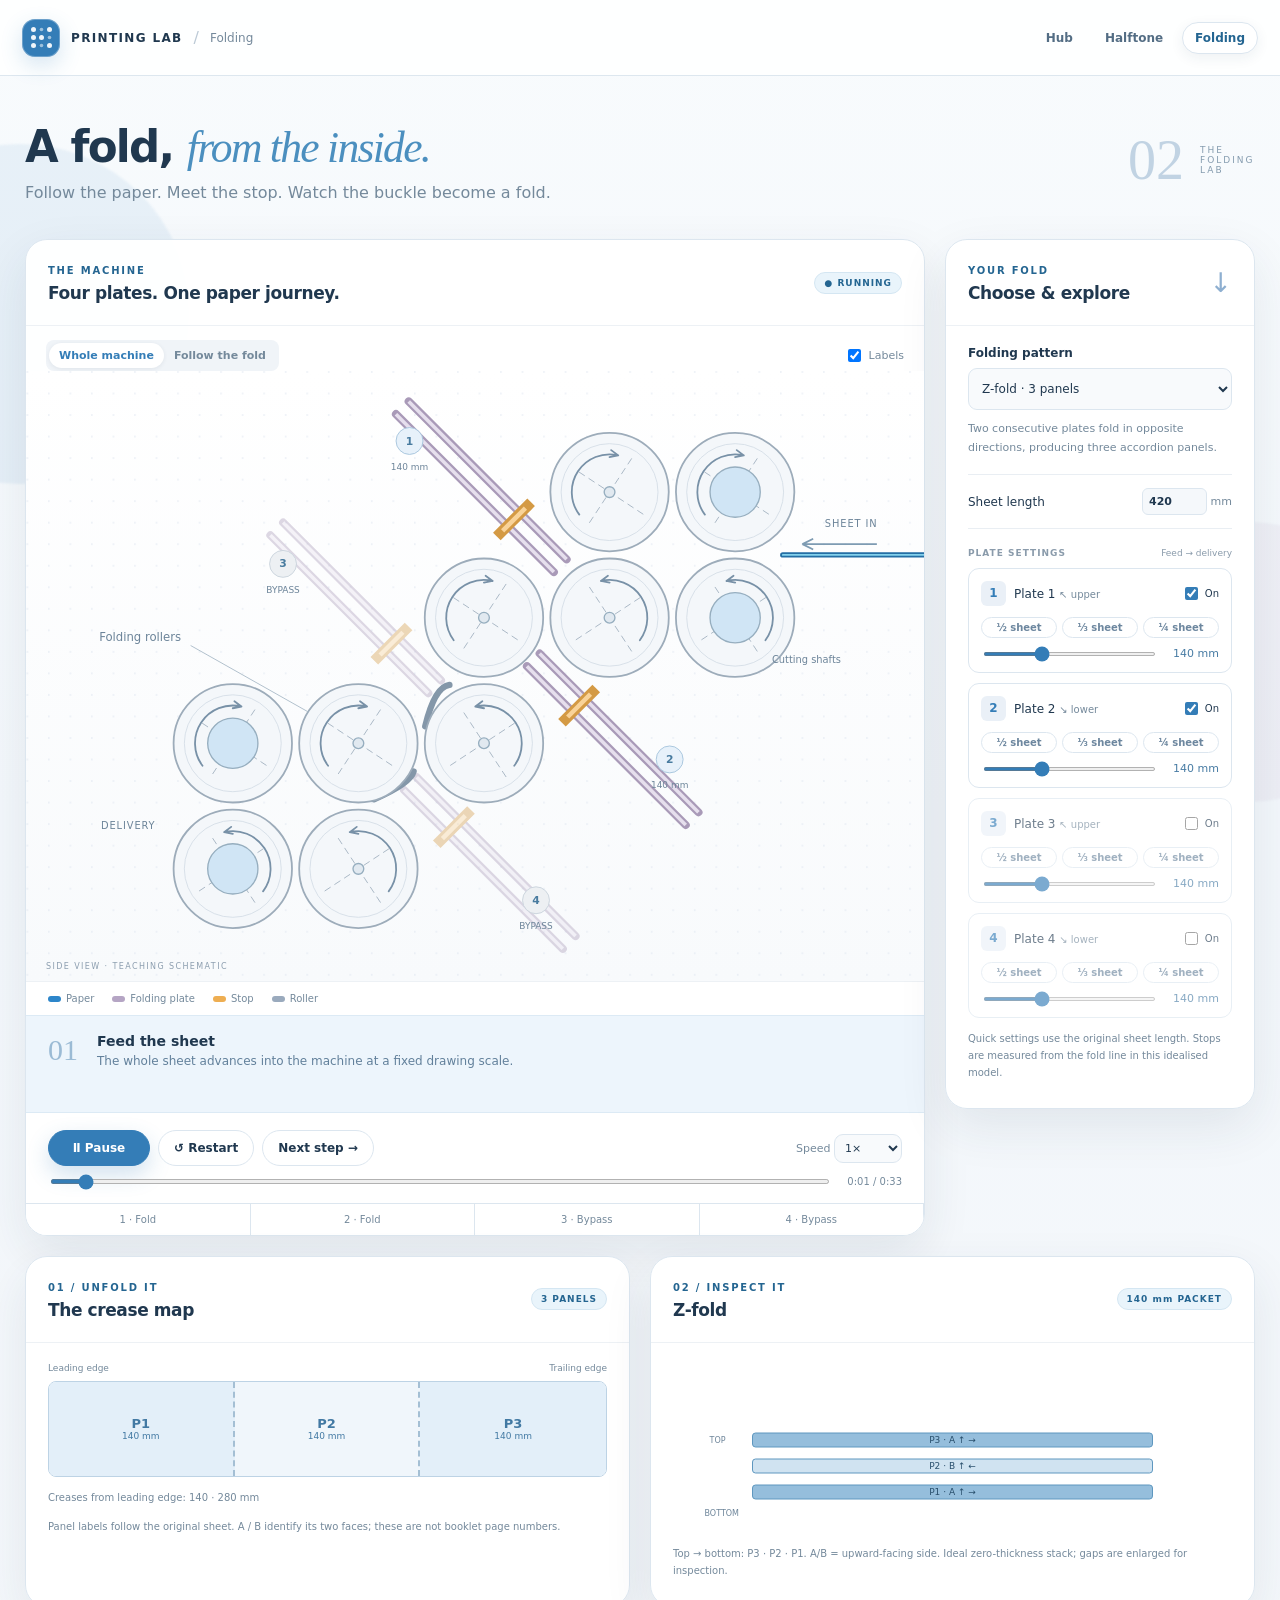
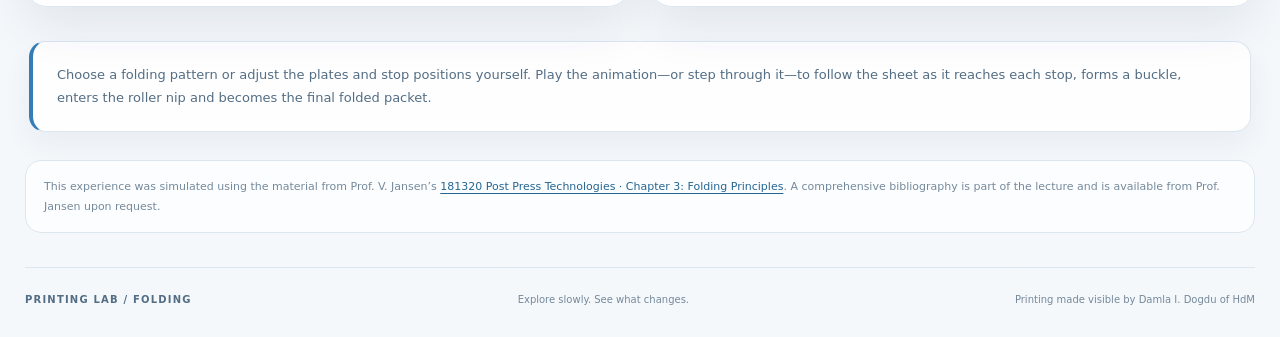
==== folding/index.html @ f53e3def "Finished v1" ====
<!doctype html>
<html lang="en">
  <head>
    <meta charset="utf-8">
    <meta name="viewport" content="width=device-width, initial-scale=1">
    <meta name="theme-color" content="#f3f7fb">
    <meta name="description" content="An interactive buckle-folding machine lab for post-press education.">
    <title>Folding Lab · Printing Lab</title>
    <link rel="stylesheet" href="lab.css">
    <link rel="stylesheet" href="../assets/brand.css">
  </head>
  <body>
    <header class="site-header">
      <a class="site-brand" href="../printlab/" aria-label="Printing Lab home">
        <span class="brand-mark" aria-hidden="true">
          <i></i><i></i><i></i><i></i><i></i><i></i><i></i><i></i><i></i>
        </span>
        <span class="brand-name">PRINTING LAB</span>
        <span class="brand-slash">/</span>
        <span class="brand-section">Folding</span>
      </a>
      <nav class="site-nav" aria-label="Printing Lab sites">
        <a href="../printlab/">Hub</a>
        <a href="../halftone/">Halftone</a>
        <a href="./" aria-current="page">Folding</a>
      </nav>
    </header>

    <main>
      <div class="intro">
        <div>
          <h1>A fold,&nbsp;<em>from the inside.</em></h1>
          <p>Follow the paper. Meet the stop. Watch the buckle become a fold.</p>
        </div>
        <span class="chapter">02 <small>THE FOLDING LAB</small></span>
      </div>

      <div class="workspace">
        <section class="machine card">
          <div class="cardhead">
            <div><span class="eyebrow">THE MACHINE</span><h2>Four plates. One paper journey.</h2></div>
            <span id="status" class="badge">READY</span>
          </div>

          <div class="viewtools">
            <div class="segmented">
              <button id="wide" class="selected">Whole machine</button>
              <button id="focus">Follow the fold</button>
            </div>
            <label class="check"><input id="labels" type="checkbox" checked> Labels</label>
          </div>

          <div class="stage">
            <svg id="machine" viewBox="0 0 1000 680" role="img" aria-label="Animated lecture-style side view of a four-plate buckle folding machine">
              <defs>
                <pattern id="grid" width="24" height="24" patternUnits="userSpaceOnUse">
                  <circle cx="1" cy="1" r=".8" fill="#d9e2ed"></circle>
                </pattern>
                <linearGradient id="metal"><stop stop-color="#fff"></stop><stop offset="1" stop-color="#e5ecf3"></stop></linearGradient>
              </defs>
              <rect x="-200" y="-200" width="1500" height="1200" fill="url(#grid)"></rect>
              <g id="hardware"></g><g id="paper"></g><g id="annotations"></g>
            </svg>
            <span class="schematic">SIDE VIEW · TEACHING SCHEMATIC</span>
          </div>

          <div class="legend">
            <span><i style="background:#2d86ca"></i>Paper</span>
            <span><i style="background:#b5a5c4"></i>Folding plate</span>
            <span><i style="background:#eeae52"></i>Stop</span>
            <span><i style="background:#9aaabd"></i>Roller</span>
          </div>

          <div class="story">
            <span id="phaseNumber">01</span>
            <div><h3 id="phaseTitle">Feed the sheet</h3><p id="explanation">Choose a fold to start.</p></div>
          </div>

          <div class="playback">
            <button id="play" class="primary">▶ Play</button>
            <button id="restart" title="Restart animation">↺ Restart</button>
            <button id="step" title="Advance one phase">Next step →</button>
            <label>Speed <select id="speed"><option value=".35">0.35×</option><option value=".65">0.65×</option><option value="1" selected>1×</option><option value="1.5">1.5×</option><option value="2">2×</option></select></label>
          </div>
          <div class="timeline">
            <input id="timeline" type="range" min="0" max="1000" value="0" aria-label="Animation progress">
            <output id="time">0:00</output>
          </div>
          <div id="journey" class="journey"></div>
        </section>

        <aside class="card setup">
          <div class="cardhead">
            <div><span class="eyebrow">YOUR FOLD</span><h2>Choose &amp; explore</h2></div>
            <span class="small-icon">↓</span>
          </div>
          <div class="pad">
            <label class="field" for="preset">Folding pattern</label>
            <select id="preset">
              <option value="half">Half fold · 2 panels</option><option value="z" selected>Z-fold · 3 panels</option>
              <option value="letter">Letter / roll fold · 3 panels</option><option value="double">Double parallel · 4 panels</option>
              <option value="accordion4">Accordion · 4 panels</option><option value="accordion5">Accordion · 5 panels</option>
              <option value="custom">Custom plate settings</option>
            </select>
            <p id="presetInfo" class="muted"></p>
            <div class="length"><label for="length">Sheet length</label><span><input type="number" id="length" min="150" max="700" step="1" value="420"> mm</span></div>
            <div class="sectionlabel">PLATE SETTINGS <span>Feed → delivery</span></div>
            <div id="controls"></div>
            <p id="warning" role="status" hidden></p>
            <p class="micro">Quick settings use the original sheet length. Stops are measured from the fold line in this idealised model.</p>
          </div>
        </aside>
      </div>

      <section class="results">
        <article class="card">
          <div class="cardhead"><div><span class="eyebrow">01 / UNFOLD IT</span><h2>The crease map</h2></div><span id="panelBadge" class="badge"></span></div>
          <div class="pad">
            <div class="edgeLabels"><span>Leading edge</span><span>Trailing edge</span></div>
            <div id="panels"></div><div id="creaseText" class="micro"></div>
            <p class="micro">Panel labels follow the original sheet. A / B identify its two faces; these are not booklet page numbers.</p>
          </div>
        </article>
        <article class="card">
          <div class="cardhead"><div><span class="eyebrow">02 / INSPECT IT</span><h2 id="resultName">Folded result</h2></div><span id="sizeBadge" class="badge"></span></div>
          <div class="pad"><svg id="stack" viewBox="0 0 500 170" role="img" aria-label="Ideal folded panel stack"></svg><p id="stackText" class="micro"></p></div>
        </article>
      </section>

      <p class="student-guide">
        Choose a folding pattern or adjust the plates and stop positions yourself. Play the animation—or step through it—to follow the sheet as it reaches each stop, forms a buckle, enters the roller nip and becomes the final folded packet.
      </p>

      <p class="source-note">
        This experience was simulated using the material from Prof. V. Jansen’s
        <a href="https://moodle.hdm-stuttgart.de/course/section.php?id=32083" target="_blank" rel="noopener">181320 Post Press Technologies · Chapter 3: Folding Principles</a>.
        A comprehensive bibliography is part of the lecture and is available from Prof. Jansen upon request.
      </p>

      <footer class="site-footer"><strong>PRINTING LAB / FOLDING</strong><span>Explore slowly. See what changes.</span><span>Printing made visible by Damla I. Dogdu of HdM</span></footer>
    </main>

    <script src="app.js"></script>
  </body>
</html>
---- folding/lab.css ----
:root {
  --blue: var(--brand);
  --bg: var(--canvas);
}

main {
  max-width: 1390px;
  margin: auto;
  padding: 0 25px;
}

.intro {
  display: flex;
  justify-content: space-between;
  align-items: center;
  padding: 35px 0 30px;
}

.eyebrow {
  font-size: 10px;
  letter-spacing: 1.8px;
  font-weight: 750;
  color: #6989a6;
}

h1 {
  font-size: clamp(29px,3.4vw,46px);
  line-height: 1.2;
  letter-spacing: -1.7px;
  margin: 10px 0;
}

h1 em {
  font-family: Georgia,serif;
  color: #4b8fbf;
  font-weight: 400;
}

p {
  margin: 7px 0;
}

.intro p {
  color: var(--muted);
}

.chapter {
  font: 56px Georgia,serif;
  color: #c1d3e3;
  display: flex;
  align-items: center;
  gap: 16px;
}

.chapter small {
  font: 9px system-ui;
  letter-spacing: 2px;
  max-width: 55px;
  color: #849bae;
}

.workspace {
  display: grid;
  grid-template-columns: minmax(0,1fr) 310px;
  gap: 20px;
  align-items: start;
}

.card {
  background: white;
  border: 1px solid var(--line);
  border-radius: 18px;
  overflow: hidden;
  box-shadow: 0 6px 22px #334b6610;
}

.cardhead {
  padding: 19px 22px;
  display: flex;
  justify-content: space-between;
  align-items: center;
  gap: 10px;
  border-bottom: 1px solid #edf1f5;
}

h2 {
  font-size: 17px;
  letter-spacing: -.4px;
  font-weight: 650;
  line-height: 1.4;
  margin: 4px 0 0;
}

.badge {
  font-size: 9px;
  letter-spacing: 1px;
  font-weight: 750;
  color: #467b9f;
  background: #eef5fb;
  border: 1px solid #dbe9f3;
  border-radius: 7px;
  padding: 5px 9px;
  white-space: nowrap;
}

.viewtools {
  display: flex;
  justify-content: space-between;
  align-items: center;
  padding: 14px 20px 0;
  gap: 8px;
}

.segmented {
  display: flex;
  padding: 3px;
  background: #f0f4f8;
  border-radius: 8px;
}

.segmented button {
  border: 0;
  background: transparent;
  padding: 6px 10px;
  font-size: 11px;
  color: var(--muted);
}

.segmented button.selected {
  background: white;
  color: var(--blue);
  box-shadow: 0 1px 4px #22334415;
}

.check {
  font-size: 11px;
  color: var(--muted);
  display: flex;
  align-items: center;
  gap: 5px;
}

.stage {
  position: relative;
  background: linear-gradient(white,#f8fafc);
}

#machine {
  display: block;
  width: 100%;
  aspect-ratio: 1000/680;
  max-height: 610px;
}

.schematic {
  position: absolute;
  bottom: 10px;
  left: 20px;
  font-size: 8px;
  color: #8c9eaf;
  letter-spacing: 1.4px;
}

.legend {
  display: flex;
  gap: 18px;
  flex-wrap: wrap;
  padding: 11px 22px;
  border-top: 1px solid #edf1f5;
  font-size: 10px;
  color: var(--muted);
}

.legend i {
  display: inline-block;
  width: 13px;
  height: 6px;
  border-radius: 5px;
  margin-right: 5px;
}

.story {
  background: #edf5fc;
  display: flex;
  gap: 15px;
  padding: 17px 22px;
  min-height: 98px;
  border-block: 1px solid #dceaf5;
}

.story>span {
  font: 30px Georgia;
  color: #9bbbd5;
  min-width: 34px;
}

.story h3 {
  font-size: 14px;
  margin: 0;
  font-weight: 700;
}

.story p {
  font-size: 12px;
  line-height: 1.6;
  color: #62809b;
  margin: 3px 0 0;
}

.playback {
  display: flex;
  gap: 8px;
  align-items: center;
  padding: 17px 22px 10px;
  flex-wrap: wrap;
}

.playback .primary {
  min-width: 102px;
}

.playback label {
  margin-left: auto;
  font-size: 11px;
  color: var(--muted);
}

select {
  color: var(--ink);
  border: 1px solid var(--line);
  border-radius: 9px;
  background: #f8fafc;
  padding: 9px;
}

.playback select {
  font-size: 11px;
  padding: 6px;
}

.timeline {
  display: flex;
  gap: 15px;
  align-items: center;
  padding: 0 22px 16px;
}

.timeline input {
  width: 100%;
  accent-color: var(--blue);
  height: 5px;
}

.timeline output {
  font-size: 10px;
  color: var(--muted);
  white-space: nowrap;
  font-variant-numeric: tabular-nums;
}

.journey {
  display: grid;
  grid-template-columns: repeat(4,1fr);
  border-top: 1px solid var(--line);
}

.journey button {
  border: 0;
  border-right: 1px solid var(--line);
  border-radius: 0;
  font-size: 10px;
  font-weight: 500;
  padding: 10px 4px;
  color: var(--muted);
}

.journey button.active {
  background: #eaf4fb;
  color: var(--blue);
  box-shadow: inset 0 2px var(--blue);
}

.pad {
  padding: 20px 22px;
}

.field {
  display: block;
  font-size: 12px;
  font-weight: 650;
  margin-bottom: 8px;
}

.setup select {
  width: 100%;
  font-size: 12px;
  padding: 12px 9px;
}

.muted {
  font-size: 11px;
  color: var(--muted);
  line-height: 1.7;
  margin: 10px 0 17px;
}

.length {
  display: flex;
  align-items: center;
  justify-content: space-between;
  border-block: 1px solid #e9eef3;
  padding: 13px 0;
  font-size: 12px;
}

.length input {
  width: 65px;
  background: #f5f8fb;
  border: 1px solid var(--line);
  border-radius: 6px;
  padding: 6px;
  color: var(--ink);
  font-weight: 650;
}

.length span {
  color: var(--muted);
  font-size: 11px;
}

.sectionlabel {
  display: flex;
  justify-content: space-between;
  font-size: 9px;
  font-weight: 700;
  letter-spacing: 1px;
  color: #8a9bab;
  margin: 19px 0 8px;
}

.sectionlabel span {
  font-weight: 400;
  letter-spacing: 0;
}

.plate {
  border: 1px solid var(--line);
  padding: 12px;
  margin-top: 10px;
  border-radius: 11px;
  transition: background .2s;
}

.plate.current {
  background: #f0f7fc;
  border-color: #94bedb;
}

.plate.off {
  opacity: .65;
}

.platehead {
  display: flex;
  align-items: center;
  gap: 8px;
  font-size: 12px;
}

.platehead strong {
  background: #eaf0f7;
  border-radius: 6px;
  width: 25px;
  height: 25px;
  text-align: center;
  line-height: 25px;
  color: var(--blue);
}

.platehead small {
  color: var(--muted);
  font-size: 10px;
}

.platehead label {
  margin-left: auto;
  display: flex;
  align-items: center;
  gap: 4px;
  font-size: 10px;
}

.platehead input {
  accent-color: var(--blue);
}

.quick {
  display: flex;
  gap: 5px;
  margin: 11px 0 9px;
}

.quick button {
  flex: 1;
  padding: 4px;
  font-size: 10px;
  color: #6d879f;
}

.stoprow {
  display: flex;
  align-items: center;
  gap: 10px;
}

.stoprow input {
  width: 100%;
  min-width: 0;
  accent-color: var(--blue);
  height: 4px;
}

.stoprow output {
  white-space: nowrap;
  font-size: 11px;
  color: #487ca4;
  font-variant-numeric: tabular-nums;
  min-width: 51px;
  text-align: right;
}

.micro {
  font-size: 10px;
  line-height: 1.7;
  color: var(--muted);
  margin-top: 12px;
}

#warning {
  font-size: 11px;
  color: #93652e;
  background: #fff4df;
  padding: 10px;
  border-radius: 8px;
}

.small-icon {
  font-size: 27px;
  color: #8eafd0;
}

.results {
  display: grid;
  grid-template-columns: 1fr 1fr;
  gap: 20px;
  margin-top: 20px;
}

.edgeLabels {
  display: flex;
  justify-content: space-between;
  font-size: 9px;
  color: var(--muted);
  margin-bottom: 8px;
}

#panels {
  display: flex;
  height: 96px;
  border: 1px solid #bdd3e5;
  border-radius: 8px;
  overflow: hidden;
}

#panels>div {
  display: grid;
  place-content: center;
  text-align: center;
  background: #e3eff9;
  color: #4279a3;
  border-right: 2px dashed #a4bfd4;
  min-width: 0;
  overflow: hidden;
}

#panels>div:nth-child(even) {
  background: #f0f6fb;
}

#panels>div:last-child {
  border: 0;
}

#panels b {
  font-size: 13px;
}

#panels small {
  font-size: 9px;
}

#stack {
  display: block;
  width: 100%;
  height: 170px;
}

.student-guide {
  margin: 34px 4px 28px;
  padding: 22px 24px;
  color: var(--ink-soft);
  background: rgba(255,255,255,.86);
  border: 1px solid var(--line);
  border-left: 4px solid var(--brand);
  border-radius: 16px;
  box-shadow: 0 12px 30px rgba(32,56,79,.06);
  font-size: 13px;
  line-height: 1.75;
}

@media(min-width:1300px) {
  .workspace {
    grid-template-columns: minmax(0,1fr) 320px;
  }

}

@media(max-width:850px) {
  .workspace {
    grid-template-columns: 1fr;
  }

  .setup {
    grid-row: 1;
  }

  .setup .pad {
    padding: 16px 20px;
  }

  .setup .cardhead {
    display: none;
  }

  #controls {
    display: grid;
    grid-template-columns: 1fr 1fr;
    gap: 8px;
  }

  .plate {
    margin: 0;
  }

  .setup .muted {
    margin-bottom: 8px;
  }

  .sectionlabel {
    margin-top: 12px;
  }

  .chapter {
    display: none;
  }

  .results {
    grid-template-columns: 1fr;
  }

}

@media(max-width:500px) {
  main {
    padding: 0 13px;
  }

  .intro {
    padding: 25px 3px;
  }

  .intro p {
    font-size: 12px;
  }

  h1 {
    font-size: 30px;
    letter-spacing: -1px;
  }

  .cardhead {
    padding: 16px;
  }

  .cardhead h2 {
    font-size: 15px;
  }

  .pad {
    padding: 16px;
  }

  .viewtools {
    padding: 12px 12px 0;
  }

  .legend {
    gap: 10px;
    padding: 10px 14px;
  }

  .playback {
    padding: 14px 12px 10px;
    gap: 5px;
  }

  .playback button {
    font-size: 10px;
    padding: 8px;
  }

  .playback button.primary {
    min-width: 79px;
  }

  .story {
    padding: 15px;
  }

  .student-guide {
    margin: 25px 5px;
    padding: 18px;
  }

  footer {
    flex-wrap: wrap;
    font-size: 9px;
  }

  .plate {
    padding: 10px;
  }

  .platehead {
    gap: 4px;
  }

  .platehead small {
    font-size: 9px;
  }

  .quick button {
    font-size: 9px;
  }

  .segmented button {
    font-size: 10px;
  }

  #machine {
    min-height: 260px;
  }

}
---- assets/brand.css ----
:root {
  --ink: #20384f;
  --ink-soft: #536d84;
  --muted: #74899b;
  --brand: #347db7;
  --brand-deep: #246591;
  --brand-pale: #e9f4fb;
  --lavender: #b5a5c4;
  --amber: #eeae52;
  --paper: #ffffff;
  --canvas: #f3f7fb;
  --line: #dce6ef;
  --shadow: 0 18px 50px rgba(32, 56, 79, .09);
  --radius: 22px;
  --pill: 999px;
  --brand-font: system-ui, -apple-system, BlinkMacSystemFont, "Segoe UI", sans-serif;
}

* { box-sizing: border-box; }
html { scroll-behavior: smooth; }
body {
  margin: 0;
  color: var(--ink);
  background:
    radial-gradient(circle at 8% 14%, rgba(52,125,183,.10) 0 4px, transparent 5px),
    radial-gradient(circle at 88% 30%, rgba(181,165,196,.13) 0 6px, transparent 7px),
    linear-gradient(180deg, #f8fbfd 0, var(--canvas) 42%, #f5f8fb 100%);
  font-family: var(--brand-font);
  min-height: 100vh;
}
body::before,
body::after {
  content: "";
  position: fixed;
  z-index: -1;
  border-radius: 50%;
  filter: blur(1px);
  pointer-events: none;
  animation: brand-float 12s ease-in-out infinite alternate;
}
body::before {
  width: 340px; height: 340px; left: -150px; top: 16vh;
  background: rgba(52,125,183,.08);
}
body::after {
  width: 280px; height: 280px; right: -110px; top: 58vh;
  background: rgba(181,165,196,.10);
  animation-delay: -4s;
}
@keyframes brand-float {
  to { transform: translate3d(18px, -24px, 0) scale(1.06); }
}
@keyframes brand-rise {
  from { opacity: 0; transform: translateY(12px); }
  to { opacity: 1; transform: translateY(0); }
}

a { color: var(--brand-deep); text-decoration-thickness: 1px; text-underline-offset: 3px; }
a:hover { color: var(--brand); }
button, input, select { font: inherit; }
button {
  border: 1px solid var(--line);
  border-radius: var(--pill);
  background: rgba(255,255,255,.94);
  color: var(--ink);
  padding: 10px 15px;
  font-size: 12px;
  font-weight: 700;
  cursor: pointer;
  transition: transform .18s ease, background .18s ease, border-color .18s ease, box-shadow .18s ease;
}
button:hover {
  background: var(--brand-pale);
  border-color: #bad6e8;
  transform: translateY(-1px);
}
button:focus-visible, a:focus-visible, input:focus-visible, select:focus-visible, summary:focus-visible {
  outline: 3px solid rgba(52,125,183,.35);
  outline-offset: 3px;
}

.site-header {
  min-height: 76px;
  padding: 12px max(22px, calc((100vw - 1390px)/2));
  display: flex;
  align-items: center;
  justify-content: space-between;
  gap: 22px;
  border-bottom: 1px solid rgba(220,230,239,.95);
  background: rgba(255,255,255,.86);
  backdrop-filter: blur(18px);
  position: sticky;
  top: 0;
  z-index: 50;
}
.site-brand {
  display: inline-flex;
  align-items: center;
  gap: 11px;
  color: var(--ink);
  text-decoration: none;
  white-space: nowrap;
}
.brand-mark {
  width: 38px; height: 38px;
  display: grid;
  grid-template-columns: repeat(3, 5px);
  grid-auto-rows: 5px;
  place-content: center;
  gap: 3px;
  border-radius: 13px;
  background: var(--brand);
  box-shadow: inset 0 0 0 1px rgba(255,255,255,.28), 0 8px 22px rgba(52,125,183,.20);
}
.brand-mark i { width: 5px; height: 5px; border-radius: 50%; background: white; opacity: .92; }
.brand-mark i:nth-child(2), .brand-mark i:nth-child(6), .brand-mark i:nth-child(8) { opacity: .52; transform: scale(.72); }
.brand-name { font-size: 12px; font-weight: 850; letter-spacing: 1.35px; }
.brand-section { color: var(--muted); font-size: 12px; }
.brand-slash { color: #bccad6; }
.site-nav { display: flex; gap: 6px; align-items: center; margin: 0; padding: 0; border: 0; }
.site-nav a {
  text-decoration: none;
  color: var(--ink-soft);
  font-size: 12px;
  font-weight: 700;
  padding: 8px 12px;
  border: 1px solid transparent;
  border-radius: var(--pill);
}
.site-nav a:hover { color: var(--brand-deep); background: var(--brand-pale); }
.site-nav a[aria-current="page"] { color: var(--brand-deep); background: white; border-color: var(--line); box-shadow: 0 4px 14px rgba(32,56,79,.07); }

.brand-eyebrow, .eyebrow {
  color: var(--brand-deep) !important;
  font-size: 10px !important;
  font-weight: 800 !important;
  letter-spacing: 1.8px !important;
  text-transform: uppercase;
}
.brand-card, .card, .visual, .controls, .compare-card {
  background: rgba(255,255,255,.96);
  border: 1px solid var(--line);
  border-radius: var(--radius);
  box-shadow: var(--shadow);
}
.badge {
  display: inline-flex;
  align-items: center;
  width: fit-content;
  border: 1px solid #d4e6f2;
  border-radius: var(--pill) !important;
  color: var(--brand-deep) !important;
  background: var(--brand-pale) !important;
}
.primary {
  background: var(--brand) !important;
  border-color: var(--brand) !important;
  color: #fff !important;
  box-shadow: 0 9px 22px rgba(52,125,183,.22);
}
.primary:hover { background: var(--brand-deep) !important; }

.source-note {
  margin: 28px 0 0;
  padding: 16px 18px;
  border: 1px solid var(--line);
  border-radius: 16px;
  background: rgba(255,255,255,.72);
  color: var(--muted);
  font-size: 11px;
  line-height: 1.75;
}
.site-footer {
  display: flex;
  justify-content: space-between;
  align-items: center;
  gap: 16px;
  padding: 26px 0 32px;
  margin-top: 34px;
  border-top: 1px solid var(--line);
  color: var(--muted);
  font-size: 10px;
}
.site-footer strong { color: var(--ink-soft); letter-spacing: 1.2px; }
.brand-enter { animation: brand-rise .55s cubic-bezier(.2,.75,.3,1) both; }

@media (max-width: 720px) {
  .site-header { min-height: 68px; padding: 10px 14px; gap: 10px; align-items: flex-start; flex-direction: column; }
  .site-nav { width: 100%; overflow-x: auto; padding-bottom: 2px; }
  .site-nav a { font-size: 11px; padding: 7px 10px; }
  .brand-section, .brand-slash { display: none; }
  .site-footer { align-items: flex-start; flex-direction: column; }
}
@media (prefers-reduced-motion: reduce) {
  *, *::before, *::after { scroll-behavior: auto !important; animation-duration: .01ms !important; animation-iteration-count: 1 !important; transition-duration: .01ms !important; }
}
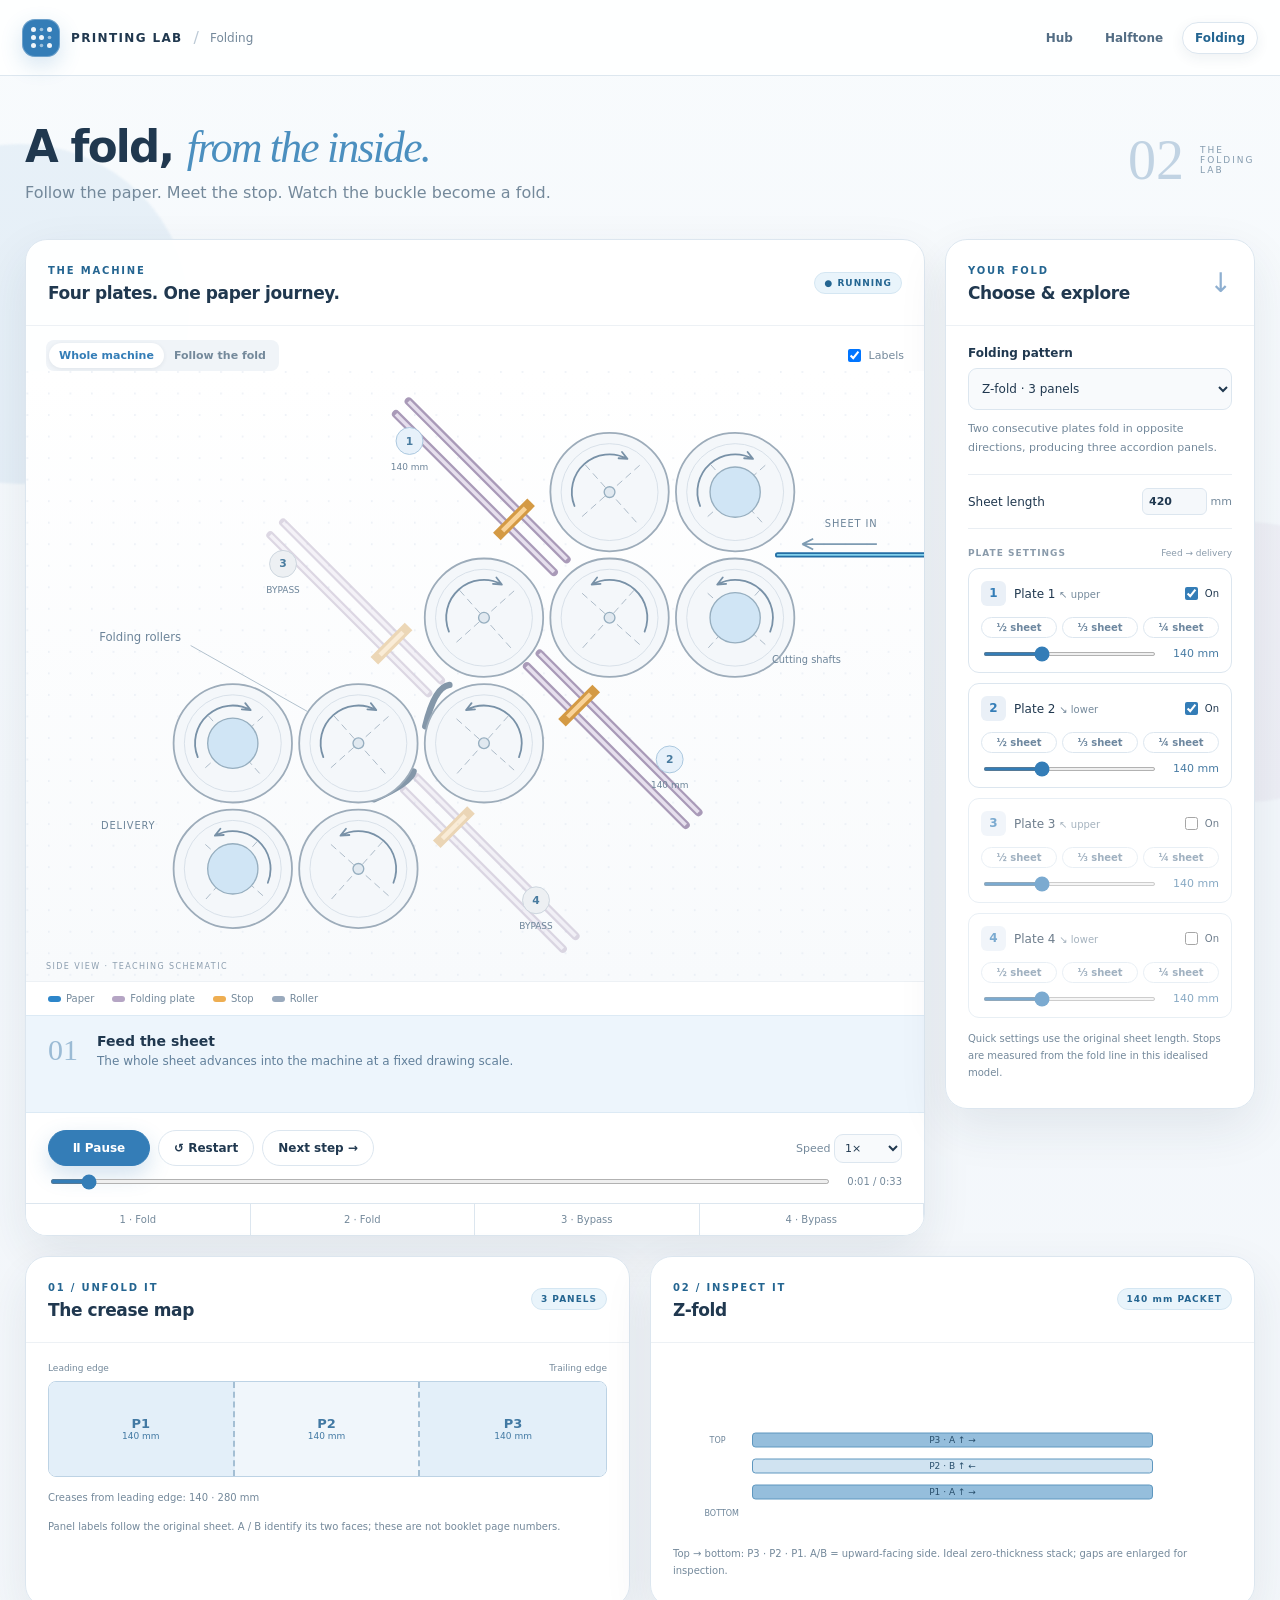
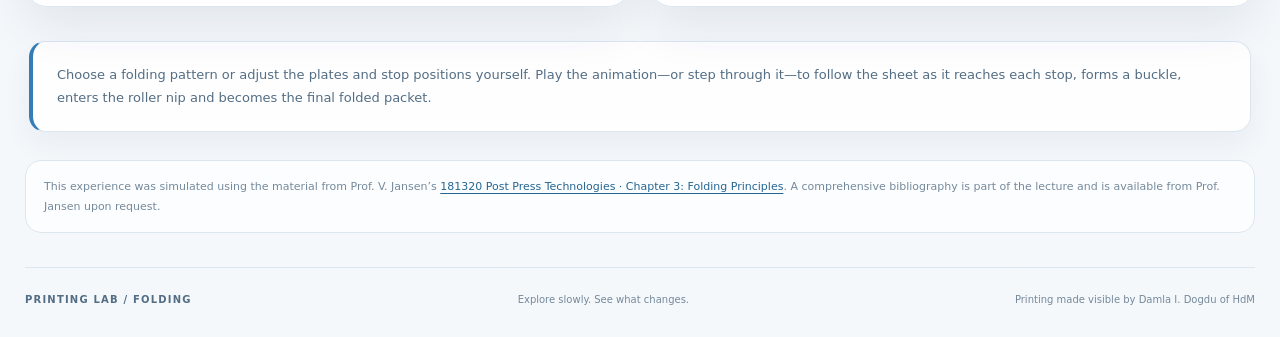
==== commit a63c9346: "Update links in folding to original hub" ====
--- a/folding/index.html
+++ b/folding/index.html
@@ -11,7 +11,7 @@
   </head>
   <body>
     <header class="site-header">
-      <a class="site-brand" href="../printlab/" aria-label="Printing Lab home">
+      <a class="site-brand" href="../" aria-label="Printing Lab home">
         <span class="brand-mark" aria-hidden="true">
           <i></i><i></i><i></i><i></i><i></i><i></i><i></i><i></i><i></i>
         </span>
@@ -20,7 +20,7 @@
         <span class="brand-section">Folding</span>
       </a>
       <nav class="site-nav" aria-label="Printing Lab sites">
-        <a href="../printlab/">Hub</a>
+        <a href="../">Hub</a>
         <a href="../halftone/">Halftone</a>
         <a href="./" aria-current="page">Folding</a>
       </nav>
@@ -142,4 +142,4 @@
 
     <script src="app.js"></script>
   </body>
-</html>+</html>
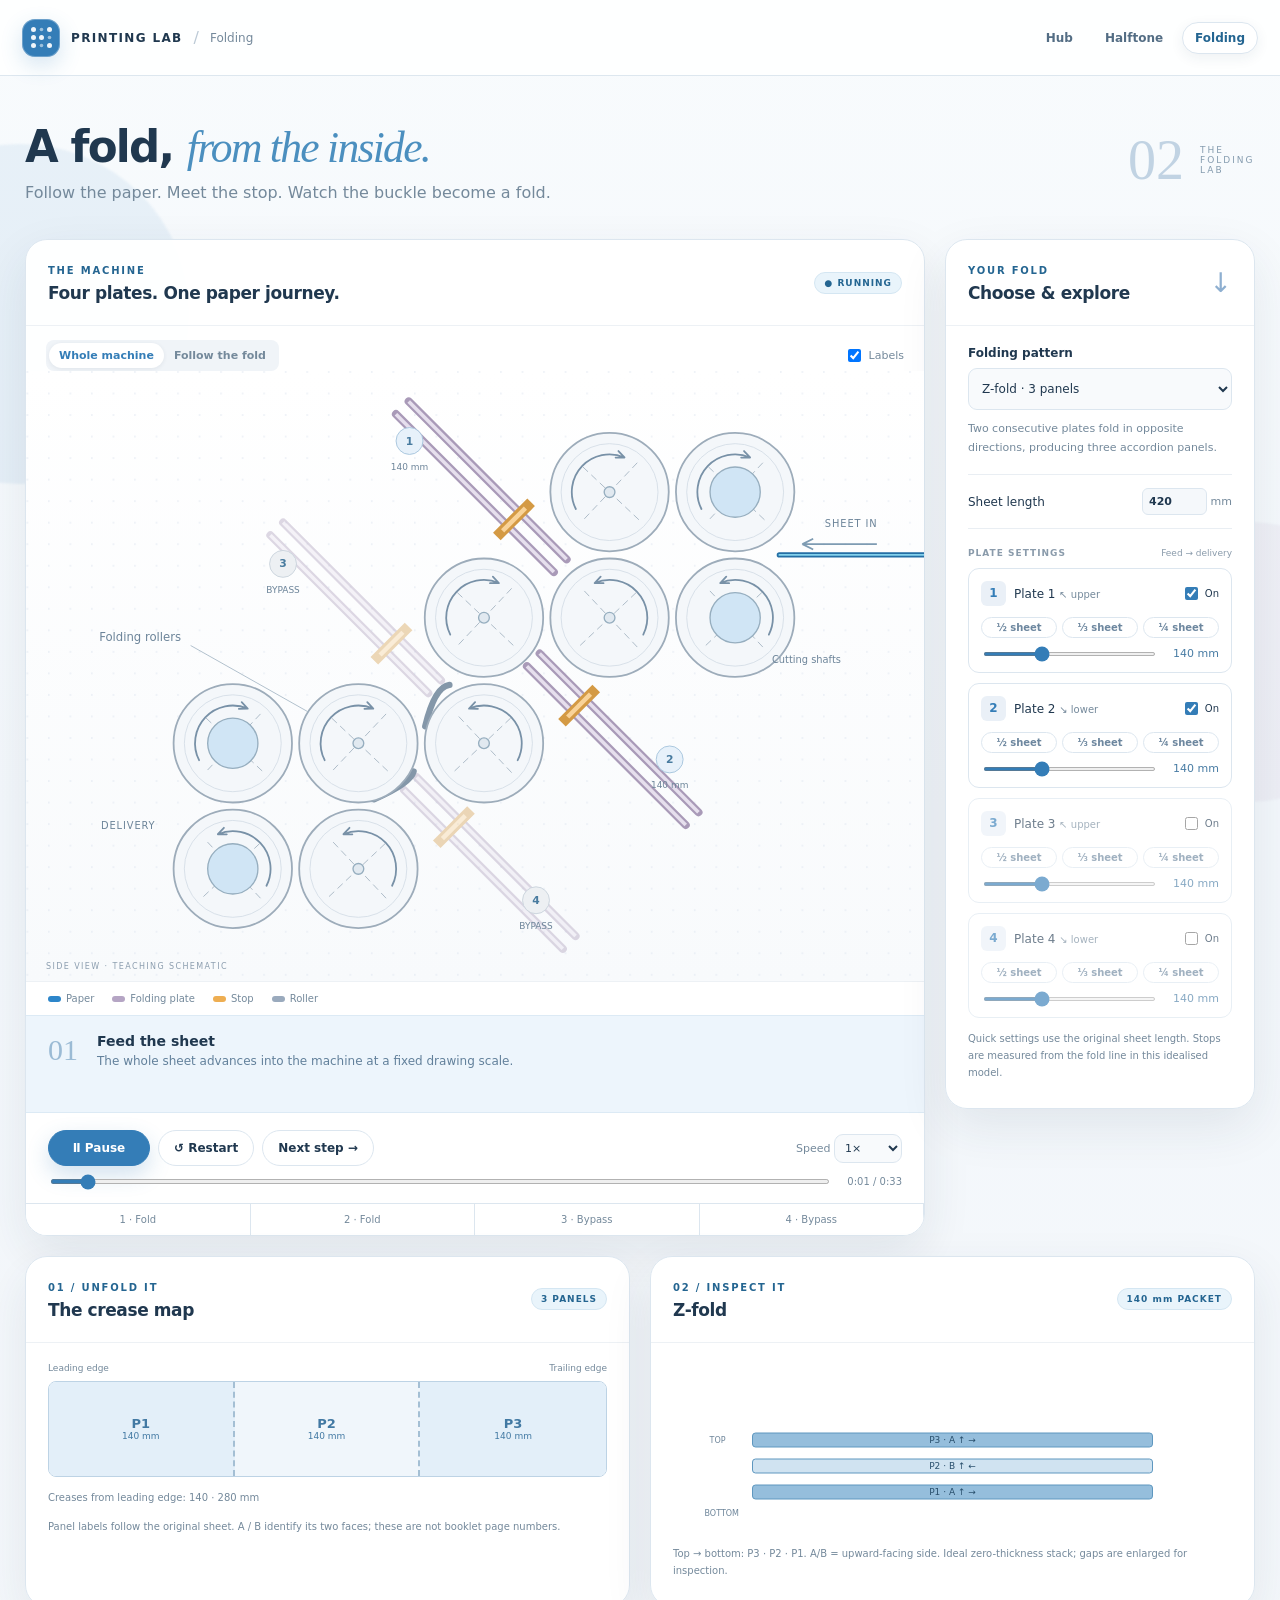
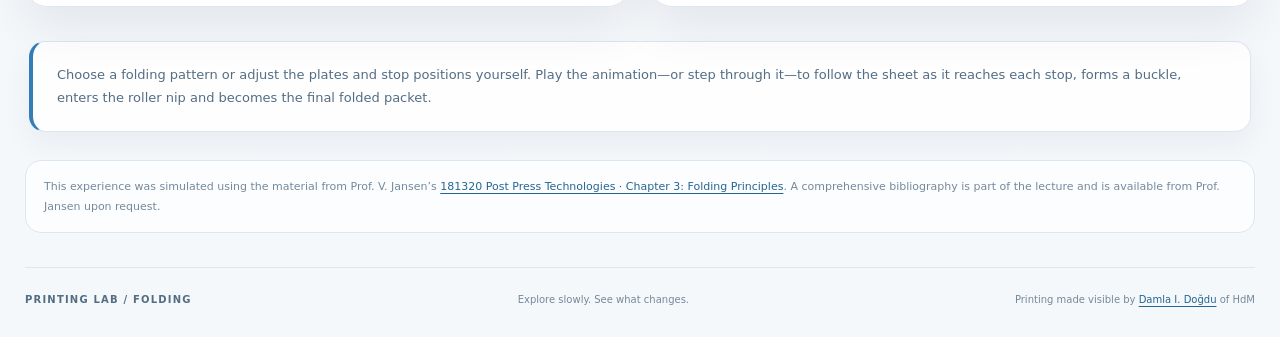
==== commit ef965877: "Update footer to include a link to personal website" ====
--- a/folding/index.html
+++ b/folding/index.html
@@ -136,10 +136,8 @@
         <a href="https://moodle.hdm-stuttgart.de/course/section.php?id=32083" target="_blank" rel="noopener">181320 Post Press Technologies · Chapter 3: Folding Principles</a>.
         A comprehensive bibliography is part of the lecture and is available from Prof. Jansen upon request.
       </p>
-
-      <footer class="site-footer"><strong>PRINTING LAB / FOLDING</strong><span>Explore slowly. See what changes.</span><span>Printing made visible by Damla I. Dogdu of HdM</span></footer>
+      <footer class="site-footer"><strong>PRINTING LAB / FOLDING</strong><span>Explore slowly. See what changes.</span><span>Printing made visible by <a href="https://damlairmak.com/">Damla I. Doğdu</a> of HdM</span></footer>
     </main>
-
     <script src="app.js"></script>
   </body>
 </html>
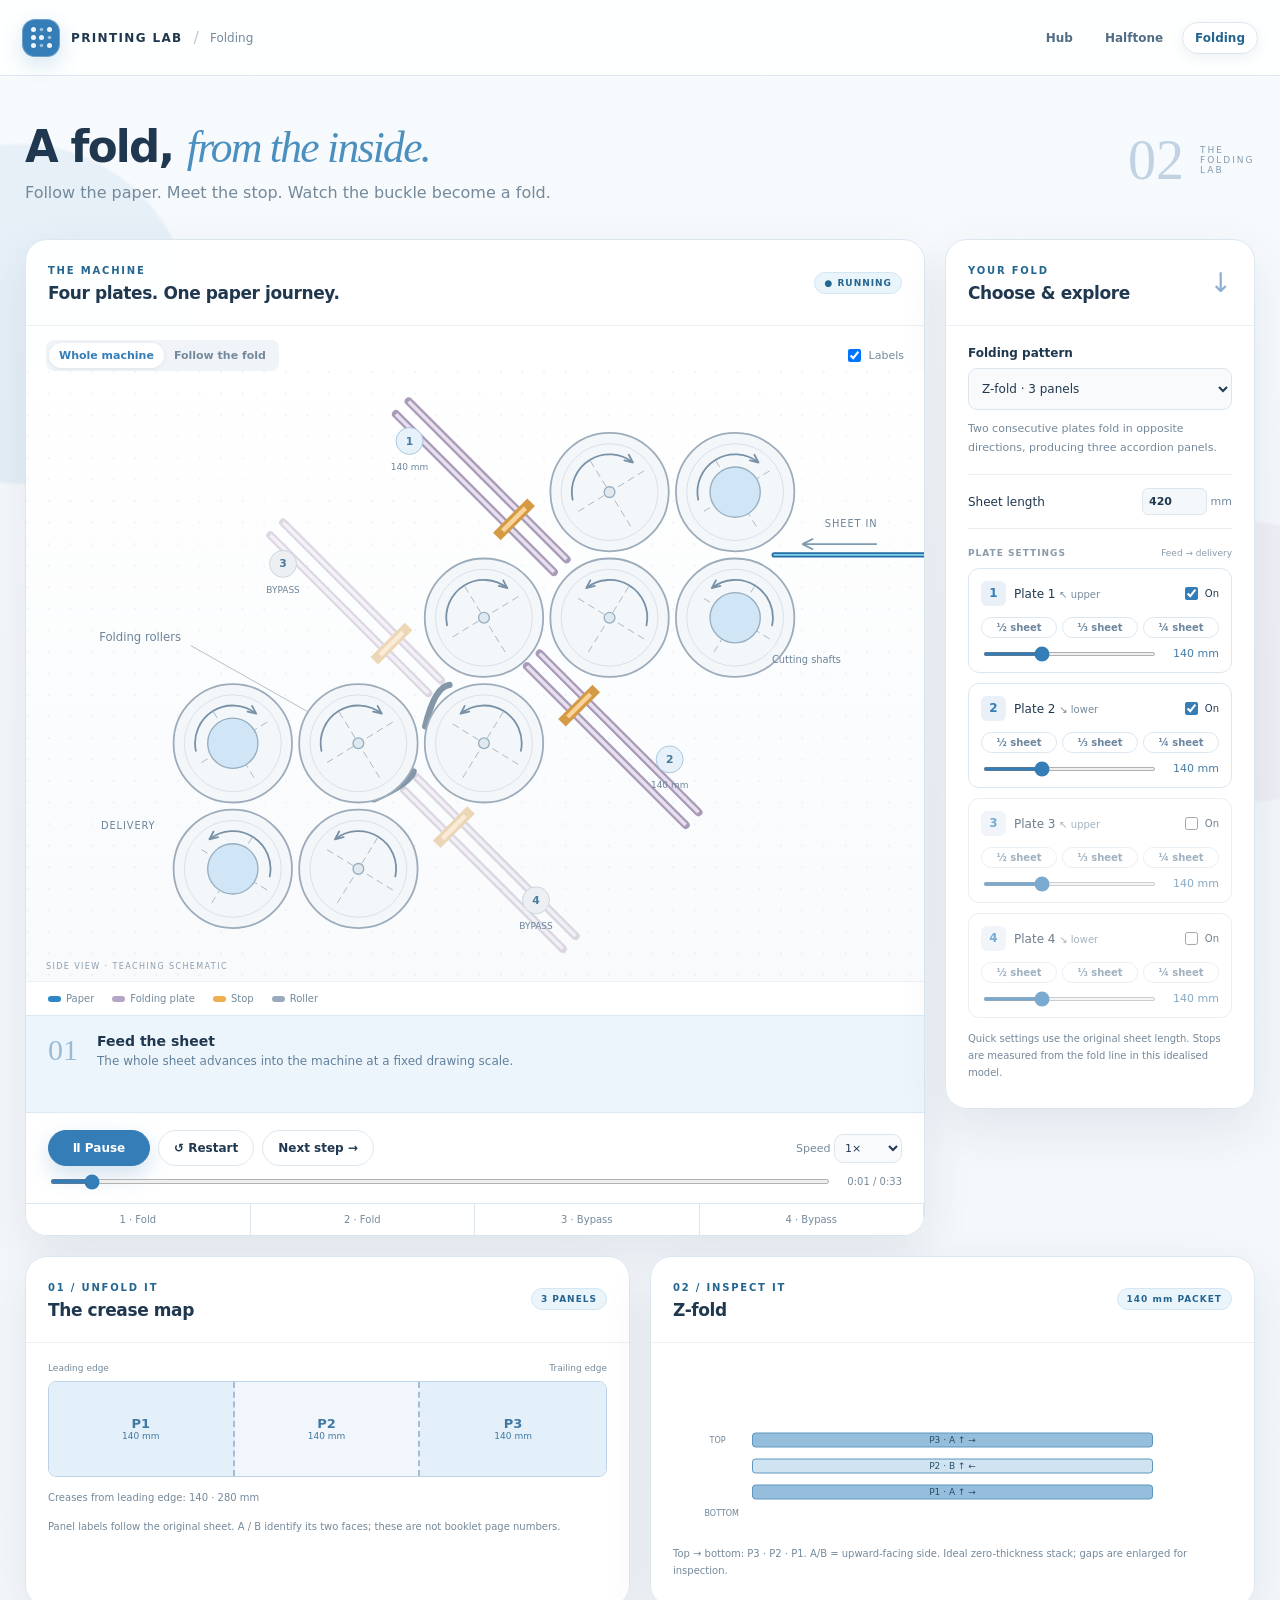
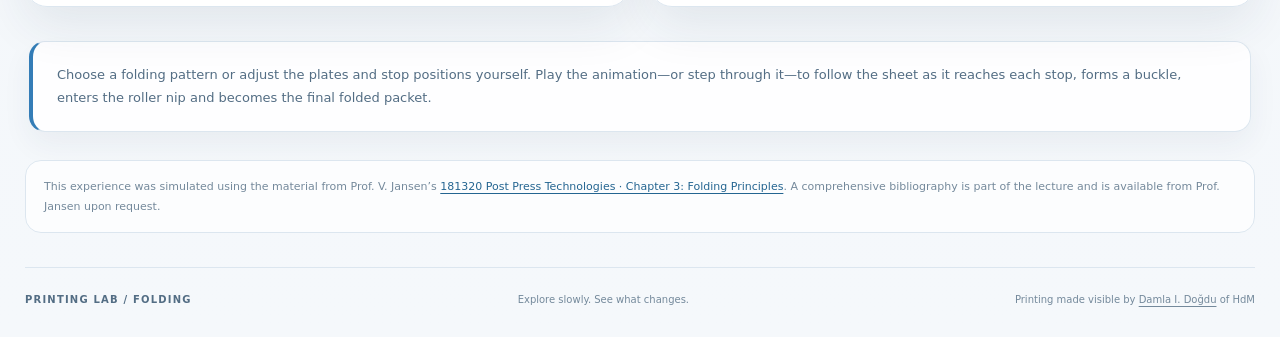
==== commit 73372608: "Added favicon to folding and hub and also changed certain descriptions displayed on the page" ====
--- a/folding/index.html
+++ b/folding/index.html
@@ -5,6 +5,7 @@
     <meta name="viewport" content="width=device-width, initial-scale=1">
     <meta name="theme-color" content="#f3f7fb">
     <meta name="description" content="An interactive buckle-folding machine lab for post-press education.">
+    <link rel="icon" href="data:image/svg+xml,%3Csvg xmlns='http://www.w3.org/2000/svg' viewBox='0 0 32 32'%3E%3Crect width='32' height='32' rx='8' fill='%232447ed'/%3E%3Ccircle cx='10' cy='10' r='4' fill='white'/%3E%3Ccircle cx='22' cy='10' r='3' fill='white'/%3E%3Ccircle cx='10' cy='22' r='3' fill='white'/%3E%3Ccircle cx='22' cy='22' r='2' fill='white'/%3E%3C/svg%3E">
     <title>Folding Lab · Printing Lab</title>
     <link rel="stylesheet" href="lab.css">
     <link rel="stylesheet" href="../assets/brand.css">
--- a/assets/brand.css
+++ b/assets/brand.css
@@ -182,6 +182,19 @@
   font-size: 10px;
 }
 .site-footer strong { color: var(--ink-soft); letter-spacing: 1.2px; }
+
+.site-footer a {
+  color: inherit;
+  text-decoration-thickness: 1px;
+  text-underline-offset: 3px;
+  transition: color 0.18s ease;
+}
+
+.site-footer a:hover,
+.site-footer a:focus-visible {
+  color: var(--ink-soft);
+}
+
 .brand-enter { animation: brand-rise .55s cubic-bezier(.2,.75,.3,1) both; }
 
 @media (max-width: 720px) {
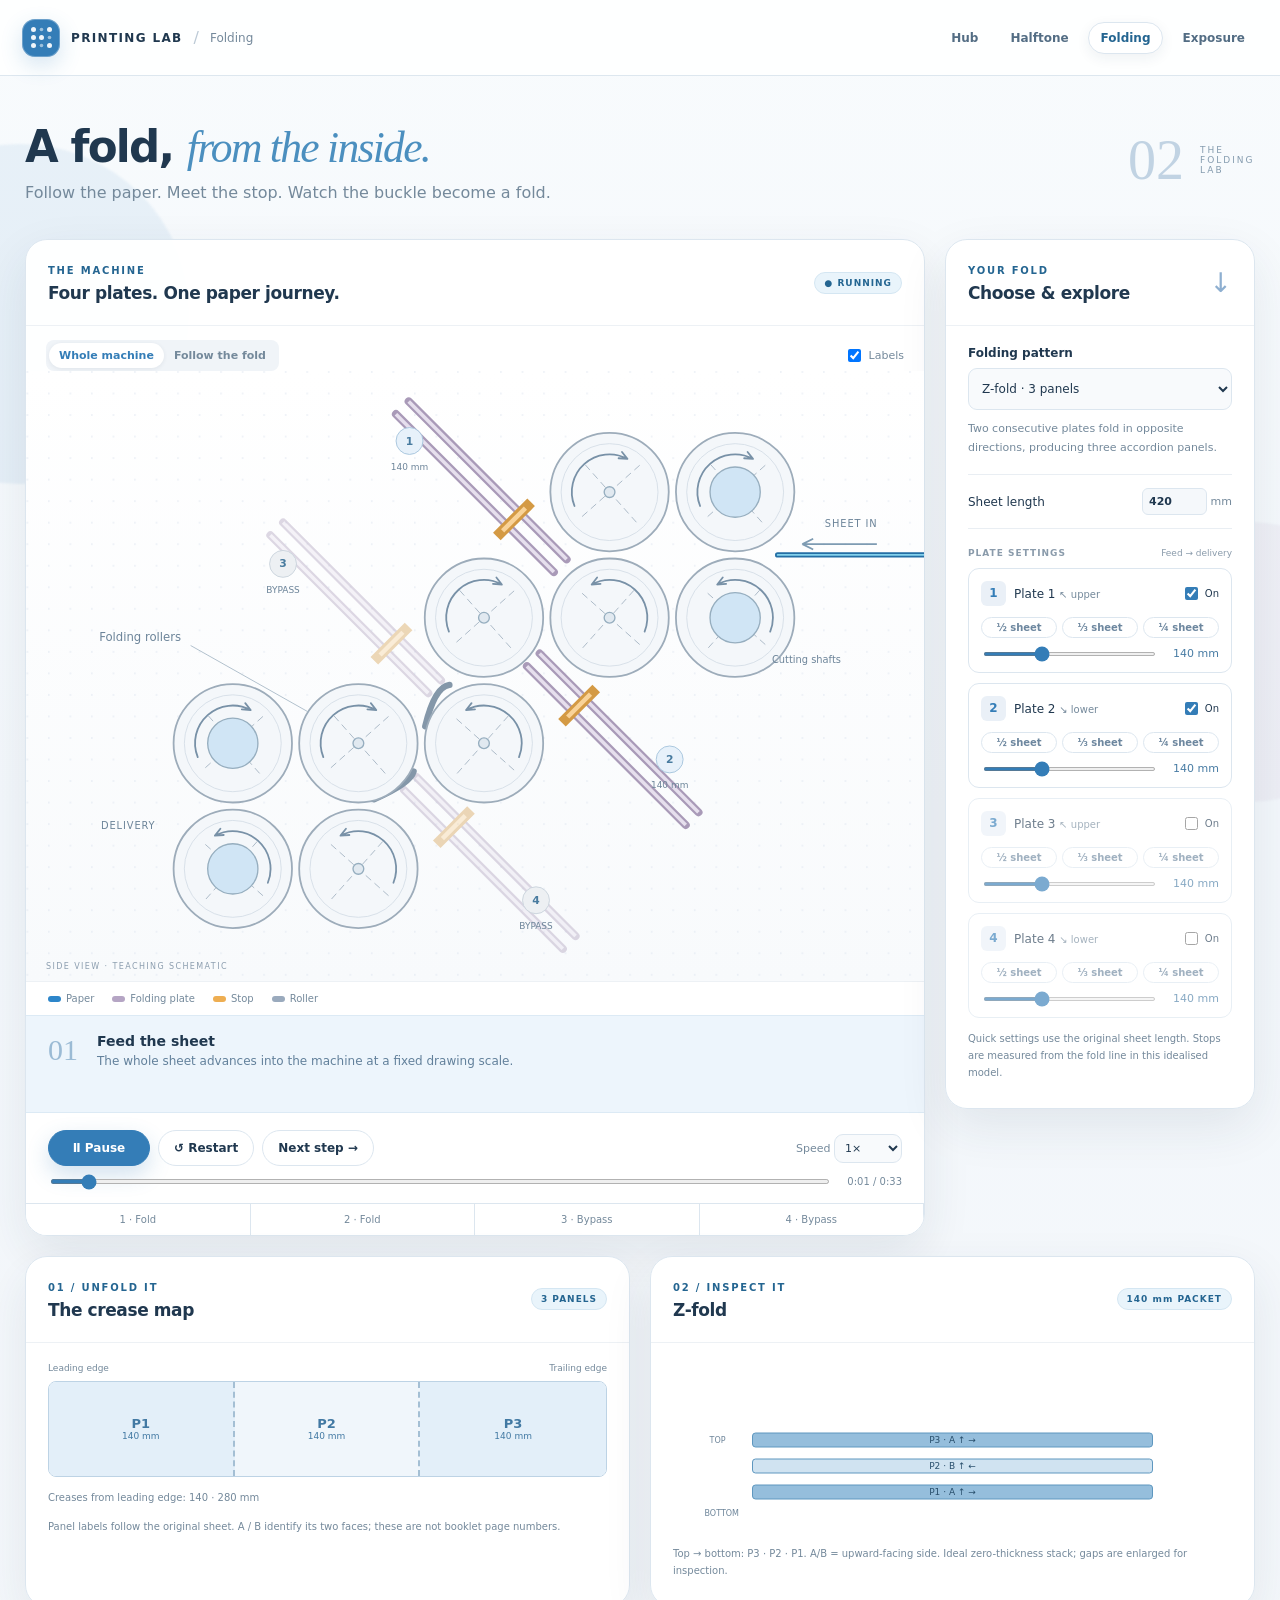
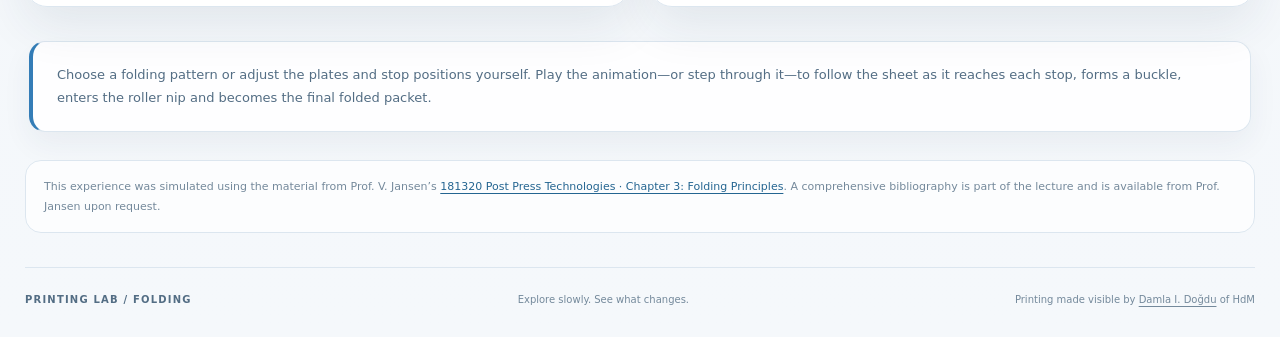
==== commit 6ee8d778: "Addition of Exposure Link to other pages" ====
--- a/folding/index.html
+++ b/folding/index.html
@@ -24,6 +24,7 @@
         <a href="../">Hub</a>
         <a href="../halftone/">Halftone</a>
         <a href="./" aria-current="page">Folding</a>
+        <a href="../exposure/">Exposure</a>
       </nav>
     </header>
 
